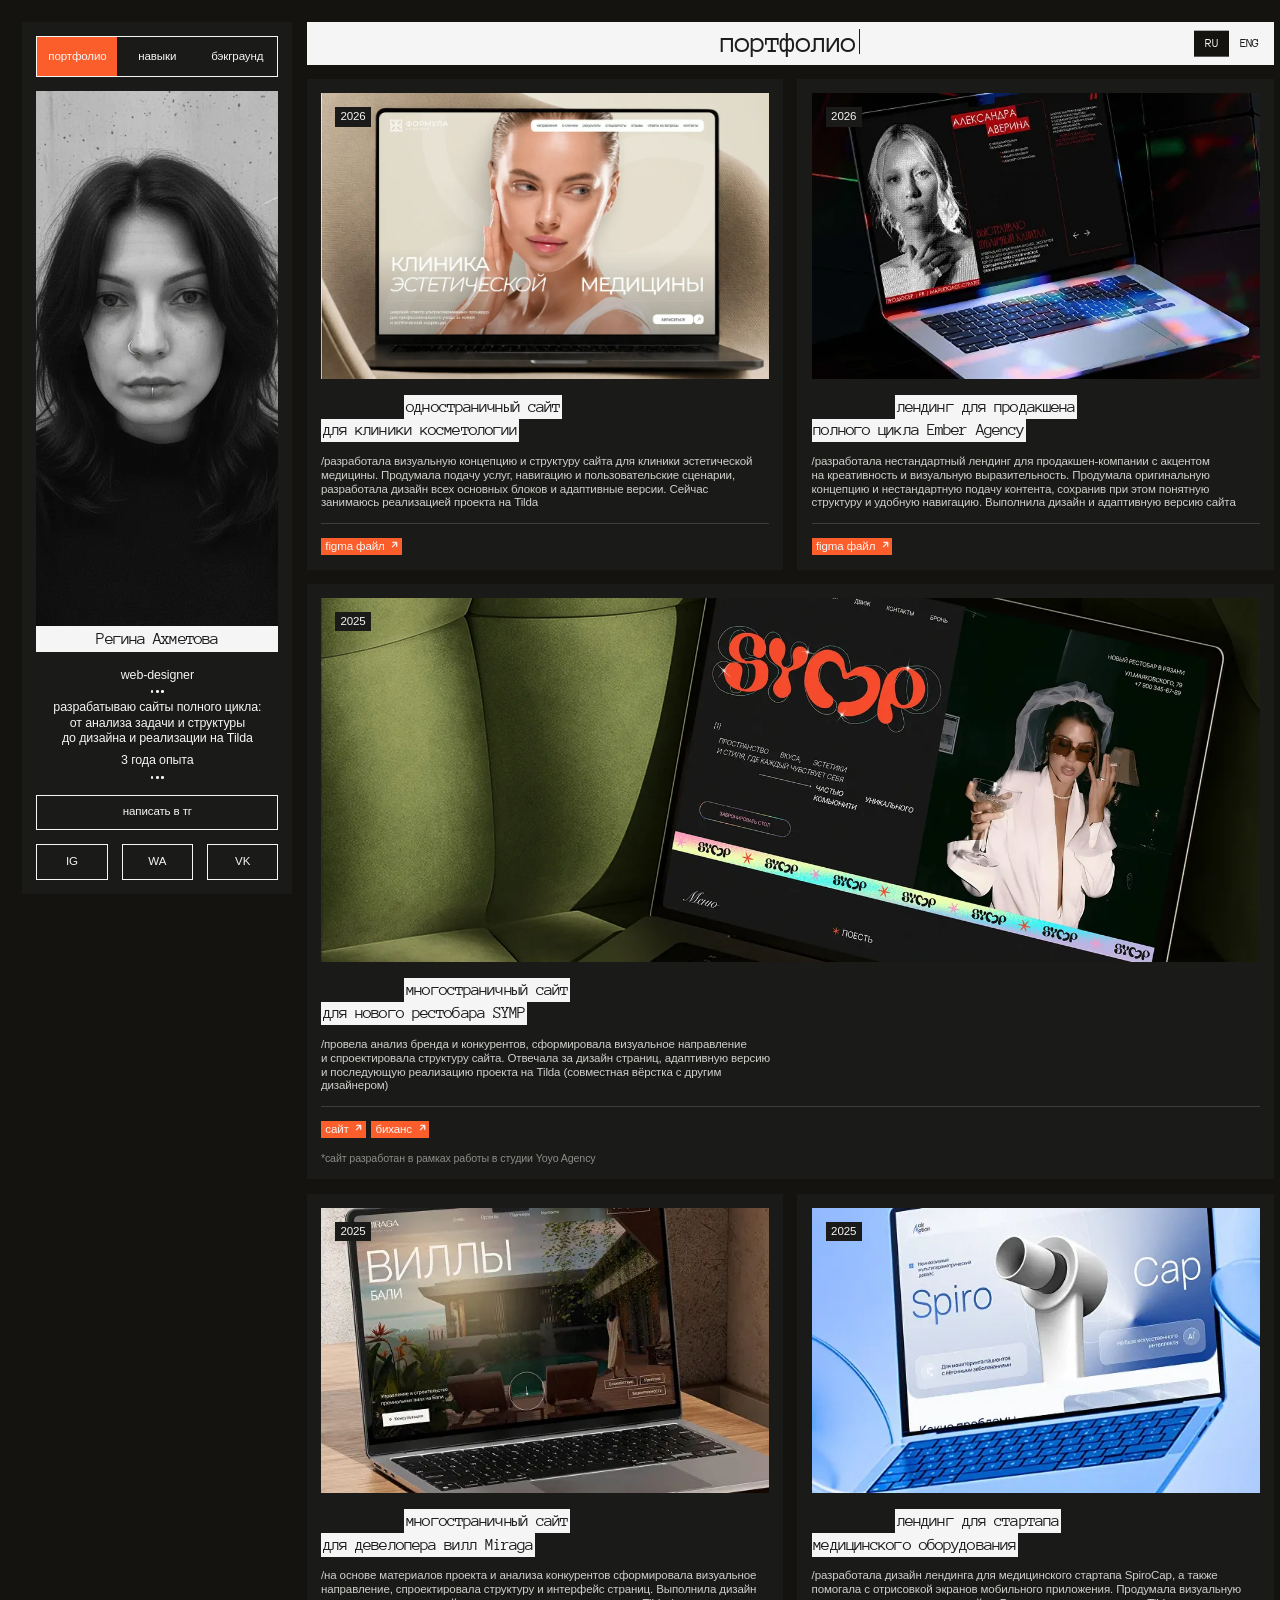
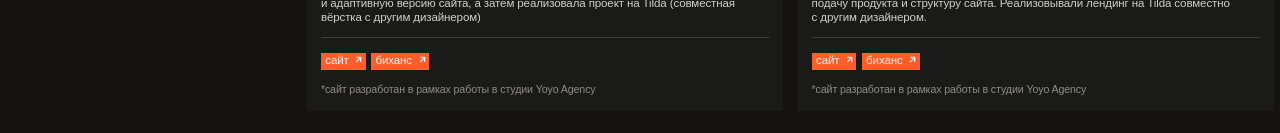
==== cv/index.html @ 6a51c8b8 "Language buttons keep the current section Co-Authored-By: Claude Opus 5.5 <noreply@anthropic.com> Cl" ====
<!doctype html>
<html lang="ru">
<head>
<meta charset="utf-8">
<meta name="viewport" content="width=device-width, initial-scale=1, viewport-fit=cover">
<link rel="preconnect" href="https://fonts.googleapis.com">
<link rel="preconnect" href="https://fonts.gstatic.com" crossorigin>
<link rel="stylesheet" href="https://fonts.googleapis.com/css2?family=Anonymous+Pro&amp;display=swap">
<title>Регина Ахметова — CV</title>
<meta name="claude:viewport-fit-sides" content="cover">
<meta name="description" content="Регина Ахметова — веб-дизайнер. Сайты полного цикла: от анализа задачи и структуры до дизайна и реализации на Tilda.">
<style>
/* layout: sticky profile column on the left, stacked content panels on the right; one column on phones */
:root{
  --bg:#141310;        /* page ground */
  --panel:#1a1a18;     /* section panels */
  --line:#3d3d3d;      /* dividers, frames */
  --paper:#f5f5f5;     /* light bars + highlighted titles */
  --ink:#1d1d1d;       /* text on paper */
  --fg:#f5f5f5;        /* text on dark */
  --muted:#8d8c88;     /* dates, notes */
  --soft:#cfcfcc;      /* body copy on dark */
  --accent:#fb5e2b;    /* link tags */
  --sans:"Helvetica Neue",Helvetica,Arial,sans-serif;
  --head:"Anonymous Pro","Courier New",ui-monospace,monospace;
  --gap:16px;
  color-scheme:dark;
}
*{box-sizing:border-box}
html{scroll-behavior:smooth}
@media (prefers-reduced-motion:reduce){html{scroll-behavior:auto}*{transition:none!important}}
body{background:var(--bg);color:var(--fg);font-family:var(--sans);font-size:14px;line-height:1.35;letter-spacing:-0.01em;-webkit-font-smoothing:antialiased}
button{font:inherit;letter-spacing:inherit;color:inherit}
a{color:inherit}
.bar,.ttl,.sub,.portrait .name,.bar *,.ttl *,.sub *{font-family:var(--head);font-weight:400;font-style:normal;letter-spacing:-1px;font-synthesis:none;-webkit-font-smoothing:antialiased}
:focus-visible{outline:2px solid var(--accent);outline-offset:2px}

.wrap{display:grid;grid-template-columns:304px minmax(0,1fr);gap:var(--gap);align-items:start;
  padding-block:16px;padding-left:max(16px,env(safe-area-inset-left,0px));padding-right:max(16px,env(safe-area-inset-right,0px));max-width:1600px;margin:0 auto}

/* ---------- sidebar ---------- */
.side{position:sticky;top:calc(16px + env(safe-area-inset-top,0px));height:calc(100vh - 32px);height:calc(100dvh - 32px - env(safe-area-inset-top,0px) - env(safe-area-inset-bottom,0px));overflow-y:auto;background:var(--panel);padding:16px;display:flex;flex-direction:column;gap:16px;text-align:center}
.nav{display:grid;grid-template-columns:repeat(3,1fr);border:1px solid var(--paper);padding:0;gap:0}
.nav button{background:none;border:0;cursor:pointer;font-size:13px;padding:13px 4px;transition:background .2s,color .2s}
.nav button:hover,.nav button[aria-selected="true"]{background:var(--accent);color:var(--paper)}
.view{display:flex;flex-direction:column;gap:var(--gap)}
.view[hidden]{display:none!important}
.portrait{display:flex;flex-direction:column;flex:1 1 auto;min-height:220px}
.portrait .ph{aspect-ratio:272/367;max-width:100%}
.portrait .name{background:var(--paper);color:var(--ink);font-size:19px;padding:2px}
.role{font-size:14px}
.dots{display:flex;justify-content:center;gap:3px;margin:2px 0}
.dots i{width:3px;height:3px;border-radius:50%;background:var(--fg)}
.about-short{font-size:14px;line-height:1.25;color:var(--fg);text-wrap:balance}
.side .info{display:flex;flex-direction:column;gap:6px}
.btn{display:block;border:1px solid var(--paper);padding:10px;text-decoration:none;font-size:13px;transition:background .2s,color .2s}
.btn:hover{background:var(--paper);color:var(--ink)}
.btn svg{width:15px;height:15px;vertical-align:-2px;margin-left:2px}
.socials{display:grid;grid-template-columns:repeat(3,1fr);gap:16px}

.bar-row{position:relative}
.lang{position:absolute;right:8px;top:50%;transform:translateY(-50%);display:flex;align-items:center;gap:2px;font-family:var(--head);font-size:15px;letter-spacing:-1px}
.lang a{display:grid;place-items:center;min-width:40px;height:30px;padding:0 7px;text-decoration:none;color:var(--ink);background:transparent;transition:color .2s,background .2s}
.lang a:hover,.lang a[aria-current]{background:var(--bg);color:var(--paper)}
@media (max-width:480px){.lang{right:4px}.lang a{min-width:34px;height:26px;padding:0 5px;font-size:13px}}

/* ---------- main ---------- */
main{display:flex;flex-direction:column;gap:var(--gap);min-width:0}
.bar{background:var(--paper);color:var(--ink);text-align:center;font-size:clamp(26px,2.6vw,34px);font-weight:400;margin:0;padding:1px 2px 2px;scroll-margin-top:16px}
.grid2{display:grid;grid-template-columns:repeat(2,minmax(0,1fr));gap:var(--gap)}

.case{background:var(--panel);padding:16px;display:flex;flex-direction:column;gap:14px;min-width:0}
.media{position:relative}
.media .year{position:absolute;top:16px;left:16px;background:var(--panel);color:var(--fg);font-size:13px;padding:2px 6px;z-index:1}
.ph{background:repeating-linear-gradient(135deg,#252522 0 10px,#22221f 10px 20px);border:1px dashed var(--line);display:grid;place-items:center;color:var(--muted);font-size:12px;width:100%}
.media .ph{aspect-ratio:16/10.2}
.case.wide .media .ph{aspect-ratio:16/6.2}
.media img{display:block;width:100%;max-width:100%;aspect-ratio:16/10.2;object-fit:cover}
.case.wide .media img{aspect-ratio:16/6.2}
.portrait img{display:block;width:100%;flex:1 1 0;min-height:0;object-fit:cover;object-position:50% 30%}
.case .media{overflow:hidden}
.case .media img{transition:transform .6s ease}
.case:hover .media img{transform:scale(1.025)}

.ttl{font-size:19px;font-weight:400;margin:4px 0 0;line-height:1.2;display:flex;flex-direction:column;align-items:flex-start}
.ttl span{display:block;max-width:100%;background:var(--paper);color:var(--ink);padding:2px}
.ttl .l1{margin-left:94px}
.desc{color:var(--soft);font-size:13px;line-height:1.2;margin:0;max-width:72ch}
.links{display:flex;gap:6px;flex-wrap:wrap;border-top:1px solid var(--line);padding-top:16px}
.tag{background:var(--accent);color:var(--paper);transition:background .2s,color .2s;text-decoration:none;font-size:13px;padding:1px 5px;display:inline-flex;align-items:center;gap:5px}
.tag:hover{background:var(--paper);color:var(--accent)}
.tag svg{width:14px;height:14px;margin:-2px -3px -2px -2px}
.note{color:var(--muted);font-size:12px;margin:0}

/* skills */
.panel{background:var(--panel);padding:16px}
.sub{display:inline-flex;align-items:center;gap:4px;margin:0 0 18px;font-size:19px;font-weight:400}
.sub .ico{width:28px;height:28px;border-radius:50%;background:var(--paper);display:grid;place-items:center;flex:none}
.sub .ico svg{width:17px;height:17px}
.sub .t{background:var(--paper);color:var(--ink);padding:1px 4px}
.skills{display:grid;grid-template-columns:repeat(2,minmax(0,1fr));column-gap:16px}
.skill{border-bottom:1px solid var(--line);padding:14px 0 12px;min-width:0}
.skill b{display:block;font-size:14px;margin-bottom:5px}
.skill p{margin:0;font-size:12px;color:var(--soft)}
.skill p strong{color:var(--fg)}

/* background */
.aboutp{color:var(--soft);font-size:13px;line-height:1.2;max-width:none;display:flex;flex-direction:column;gap:14px;margin-top:20px}
.aboutp p{margin:0}
.job{display:grid;grid-template-columns:repeat(2,minmax(0,1fr));column-gap:16px;row-gap:24px;padding-block:16px}
.job + .job{border-top:1px solid var(--line)}
.job .when{color:var(--muted);font-size:12px;margin:0 0 auto}
.job .head{display:flex;flex-direction:column;justify-content:space-between;gap:28px;min-height:100%}
.job .ttl .l2{margin-left:32px}
.job ul{list-style:none;margin:0;padding:0;display:flex;flex-direction:column;gap:12px;font-size:13px;color:var(--soft);align-self:end}
.panel.jobs{padding-block:0}

footer{text-align:center;color:var(--muted);font-size:12px;padding:24px 0 8px}

/* ---------- responsive ---------- */
@media (max-width:1100px){
  .wrap{grid-template-columns:260px minmax(0,1fr)}
}
@media (max-width:860px){
  .wrap{grid-template-columns:minmax(0,1fr)}
  .side{position:static;height:auto;overflow:visible}
  .portrait{flex:none;min-height:0}
  .portrait img{flex:none;aspect-ratio:272/367}
  .portrait{width:min(272px,100%);margin:0 auto}
  .grid2,.skills,.job{grid-template-columns:minmax(0,1fr)}
  .job{row-gap:16px}
  .job .head{gap:16px}
}
@media (max-width:480px){
  .ttl .l1{margin-left:28px}
  .case.wide .media .ph,.case.wide .media img{aspect-ratio:16/10.2}
}

/* ---------- autoscale (как в Tilda): макет 1440px масштабируется под ширину экрана от 1200px ---------- */
html.scaled .wrap{width:1440px;max-width:none;margin:0;zoom:var(--s,1)}
html.scaled .side{height:calc(100vh / var(--s,1) - 32px);height:calc(100dvh / var(--s,1) - 32px)}

/* ---------- motion ---------- */
.arr{display:inline-flex;overflow:hidden;vertical-align:middle}
.tag .arr{margin:-2px -3px -2px -2px}
.btn .arr{margin-left:3px;vertical-align:-2px}
.tag svg,.btn svg{margin:0!important;vertical-align:0!important}
@keyframes fly{0%{transform:translate(0,0)}45%{transform:translate(110%,-110%)}46%{transform:translate(-110%,110%)}100%{transform:translate(0,0)}}
.tag:hover svg,.btn:hover svg{animation:fly .45s cubic-bezier(.5,0,.3,1)}
@keyframes blink{0%,100%{opacity:.25}50%{opacity:1}}
.dots i{animation:blink 1.4s ease-in-out infinite}
.dots i:nth-child(2){animation-delay:.2s}
.dots i:nth-child(3){animation-delay:.4s}
@keyframes spin{to{transform:rotate(360deg)}}
.sub .ico svg{animation:spin 9s linear infinite}
@keyframes rise{from{opacity:0;transform:translateY(14px)}to{opacity:1;transform:none}}
.view.enter > *{animation:rise .5s cubic-bezier(.2,.7,.2,1) both;animation-delay:calc(var(--i,0) * 70ms)}
.bar .cur{display:inline-block;width:2px;height:.85em;margin-left:3px;background:var(--ink);vertical-align:-.08em;animation:caret 1s steps(1) infinite;transition:opacity .4s}
@keyframes caret{50%{opacity:0}}
@media (prefers-reduced-motion:reduce){
  .tag:hover svg,.btn:hover svg,.dots i,.sub .ico svg,.view.enter > *,.bar .cur{animation:none}
  .case .media img{transition:none}.case:hover .media img{transform:none}
}
</style>
</head>
<body>
<div class="wrap">

  <aside class="side" aria-label="Профиль">
    <nav class="nav" role="tablist" aria-label="Разделы">
      <button type="button" role="tab" id="tab-portfolio" aria-controls="portfolio" aria-selected="true" data-view="portfolio">портфолио</button>
      <button type="button" role="tab" id="tab-skills" aria-controls="skills" aria-selected="false" data-view="skills">навыки</button>
      <button type="button" role="tab" id="tab-background" aria-controls="background" aria-selected="false" data-view="background">бэкграунд</button>
    </nav>

    <div class="portrait">
      <img src="/assets/photo.webp" alt="Фото Регины Ахметовой" decoding="async">
      <div class="name">Регина Ахметова</div>
    </div>

    <div class="info">
      <div class="role">web-designer</div>
      <div class="dots" aria-hidden="true"><i></i><i></i><i></i></div>
      <div class="about-short">разрабатываю сайты полного цикла: от&nbsp;анализа задачи и&nbsp;структуры до&nbsp;дизайна и&nbsp;реализации на&nbsp;Tilda</div>
      <div>3 года опыта</div>
      <div class="dots" aria-hidden="true"><i></i><i></i><i></i></div>
    </div>

    <a class="btn" href="https://t.me/ayamerhea" target="_blank" rel="noopener">написать в&nbsp;тг</a>
    <div class="socials">
      <a class="btn" href="https://www.instagram.com/ayame.rhea/" target="_blank" rel="noopener">IG</a>
      <a class="btn" href="https://wa.me/79852353305" target="_blank" rel="noopener">WA</a>
      <a class="btn" href="https://vk.ru/bitchislol" target="_blank" rel="noopener">VK</a>
    </div>
  </aside>

  <main>
    <!-- ===== portfolio ===== -->
    <section class="view" id="portfolio" role="tabpanel" aria-labelledby="tab-portfolio">
    <header class="bar-row">
      <h2 class="bar">портфолио</h2>
      <nav class="lang" aria-label="Язык"><a href="/cv/#portfolio" hreflang="ru" aria-current="page">RU</a><a href="/en/cv/#portfolio" hreflang="en">ENG</a></nav>
    </header>

    <div class="grid2">
      <article class="case">
        <div class="media"><span class="year">2026</span><img src="/assets/formula.webp" alt="Сайт клиники эстетической медицины" decoding="async" loading="lazy"></div>
        <h3 class="ttl"><span class="l1">одностраничный сайт</span><span>для&nbsp;клиники косметологии</span></h3>
        <p class="desc">/разработала визуальную концепцию и&nbsp;структуру сайта для&nbsp;клиники эстетической медицины. Продумала подачу услуг, навигацию и&nbsp;пользовательские сценарии, разработала дизайн всех основных блоков и&nbsp;адаптивные версии. Сейчас занимаюсь реализацией проекта на&nbsp;Tilda</p>
        <div class="links">
          <a class="tag" href="https://www.figma.com/design/osX2CBZWx4L5DESmTu9G91/%D0%9E%D0%B4%D0%BD%D0%BE%D1%81%D1%82%D1%80%D0%B0%D0%BD%D0%B8%D1%87%D0%BD%D1%8B%D0%B9-%D1%81%D0%B0%D0%B9%D1%82-%D0%B4%D0%BB%D1%8F-%D0%BA%D0%BB%D0%B8%D0%BD%D0%B8%D0%BA%D0%B8-%D1%8D%D1%81%D1%82%D0%B5%D1%82%D0%B8%D1%87%D0%B5%D1%81%D0%BA%D0%BE%D0%B9-%D0%BC%D0%B5%D0%B4%D0%B8%D1%86%D0%B8%D0%BD%D1%8B?node-id=79-2&amp;t=ESyr6tWKbb6D9Zww-1" target="_blank" rel="noopener">figma файл<span class="arr"><svg viewBox="0 0 16 16" aria-hidden="true"><path d="M6.44924 8.77248L11.7797 3.44198L7.21074 3.44198L7.17157 2.82843L12.8284 2.82843L12.8284 8.48528L12.2149 8.44612L12.2149 3.87712L6.88438 9.20762L6.44924 8.77248Z" fill="currentColor" stroke="currentColor"/></svg></span></a>
        </div>
      </article>

      <article class="case">
        <div class="media"><span class="year">2026</span><img src="/assets/ember.webp" alt="Лендинг Ember Agency" decoding="async" loading="lazy"></div>
        <h3 class="ttl"><span class="l1">лендинг для&nbsp;продакшена</span><span>полного цикла Ember Agency</span></h3>
        <p class="desc">/разработала нестандартный лендинг для&nbsp;продакшен-компании с&nbsp;акцентом на&nbsp;креативность и&nbsp;визуальную выразительность. Продумала оригинальную концепцию и&nbsp;нестандартную подачу контента, сохранив при&nbsp;этом понятную структуру и&nbsp;удобную навигацию. Выполнила дизайн и&nbsp;адаптивную версию сайта</p>
        <div class="links">
          <a class="tag" href="https://www.figma.com/design/7toRCrCIhIcyyW97m7sBDt/%E2%9C%AE-EMBER-AGENCY-%7C-LANDING-PAGE-%E2%9C%AE?node-id=0-1&amp;t=M3epCyhVQ19gGrP2-1" target="_blank" rel="noopener">figma файл<span class="arr"><svg viewBox="0 0 16 16" aria-hidden="true"><path d="M6.44924 8.77248L11.7797 3.44198L7.21074 3.44198L7.17157 2.82843L12.8284 2.82843L12.8284 8.48528L12.2149 8.44612L12.2149 3.87712L6.88438 9.20762L6.44924 8.77248Z" fill="currentColor" stroke="currentColor"/></svg></span></a>
        </div>
      </article>
    </div>

    <article class="case wide">
      <div class="media"><span class="year">2025</span><img src="/assets/symp.webp" alt="Сайт рестобара SYMP" decoding="async" loading="lazy"></div>
      <h3 class="ttl"><span class="l1">многостраничный сайт</span><span>для&nbsp;нового рестобара SYMP</span></h3>
      <p class="desc">/провела анализ бренда и&nbsp;конкурентов, сформировала визуальное направление и&nbsp;спроектировала структуру сайта. Отвечала за&nbsp;дизайн страниц, адаптивную версию и&nbsp;последующую реализацию проекта на&nbsp;Tilda (совместная вёрстка с&nbsp;другим дизайнером)</p>
      <div class="links">
        <a class="tag" href="https://symp-rzn.ru/" target="_blank" rel="noopener">сайт<span class="arr"><svg viewBox="0 0 16 16" aria-hidden="true"><path d="M6.44924 8.77248L11.7797 3.44198L7.21074 3.44198L7.17157 2.82843L12.8284 2.82843L12.8284 8.48528L12.2149 8.44612L12.2149 3.87712L6.88438 9.20762L6.44924 8.77248Z" fill="currentColor" stroke="currentColor"/></svg></span></a>
        <a class="tag" href="https://www.behance.net/gallery/227522595/SYMP-ajdentika-i-mnogostranichnyj-sajt-na-Tilda" target="_blank" rel="noopener">биханс<span class="arr"><svg viewBox="0 0 16 16" aria-hidden="true"><path d="M6.44924 8.77248L11.7797 3.44198L7.21074 3.44198L7.17157 2.82843L12.8284 2.82843L12.8284 8.48528L12.2149 8.44612L12.2149 3.87712L6.88438 9.20762L6.44924 8.77248Z" fill="currentColor" stroke="currentColor"/></svg></span></a>
      </div>
      <p class="note">*сайт разработан в&nbsp;рамках работы в&nbsp;студии Yoyo Agency</p>
    </article>

    <div class="grid2">
      <article class="case">
        <div class="media"><span class="year">2025</span><img src="/assets/miraga.webp" alt="Сайт девелопера вилл Miraga" decoding="async" loading="lazy"></div>
        <h3 class="ttl"><span class="l1">многостраничный сайт</span><span>для&nbsp;девелопера вилл Miraga</span></h3>
        <p class="desc">/на&nbsp;основе материалов проекта и&nbsp;анализа конкурентов сформировала визуальное направление, спроектировала структуру и&nbsp;интерфейс страниц. Выполнила дизайн и&nbsp;адаптивную версию сайта, а&nbsp;затем реализовала проект на&nbsp;Tilda (совместная вёрстка с&nbsp;другим дизайнером)</p>
        <div class="links">
          <a class="tag" href="https://miraga.id/" target="_blank" rel="noopener">сайт<span class="arr"><svg viewBox="0 0 16 16" aria-hidden="true"><path d="M6.44924 8.77248L11.7797 3.44198L7.21074 3.44198L7.17157 2.82843L12.8284 2.82843L12.8284 8.48528L12.2149 8.44612L12.2149 3.87712L6.88438 9.20762L6.44924 8.77248Z" fill="currentColor" stroke="currentColor"/></svg></span></a>
          <a class="tag" href="https://www.behance.net/gallery/236769743/MIRAGA-brending-i-veb-sajt-developera-na-bali" target="_blank" rel="noopener">биханс<span class="arr"><svg viewBox="0 0 16 16" aria-hidden="true"><path d="M6.44924 8.77248L11.7797 3.44198L7.21074 3.44198L7.17157 2.82843L12.8284 2.82843L12.8284 8.48528L12.2149 8.44612L12.2149 3.87712L6.88438 9.20762L6.44924 8.77248Z" fill="currentColor" stroke="currentColor"/></svg></span></a>
        </div>
        <p class="note">*сайт разработан в&nbsp;рамках работы в&nbsp;студии Yoyo Agency</p>
      </article>

      <article class="case">
        <div class="media"><span class="year">2025</span><img src="/assets/spirocap.webp" alt="Лендинг SpiroCap" decoding="async" loading="lazy"></div>
        <h3 class="ttl"><span class="l1">лендинг для&nbsp;стартапа</span><span>медицинского оборудования</span></h3>
        <p class="desc">/разработала дизайн лендинга для&nbsp;медицинского стартапа SpiroCap, а&nbsp;также помогала с&nbsp;отрисовкой экранов мобильного приложения. Продумала визуальную подачу продукта и&nbsp;структуру сайта. Реализовывали лендинг на&nbsp;Tilda совместно с&nbsp;другим дизайнером.</p>
        <div class="links">
          <a class="tag" href="https://air-motion.ru/" target="_blank" rel="noopener">сайт<span class="arr"><svg viewBox="0 0 16 16" aria-hidden="true"><path d="M6.44924 8.77248L11.7797 3.44198L7.21074 3.44198L7.17157 2.82843L12.8284 2.82843L12.8284 8.48528L12.2149 8.44612L12.2149 3.87712L6.88438 9.20762L6.44924 8.77248Z" fill="currentColor" stroke="currentColor"/></svg></span></a>
          <a class="tag" href="https://www.behance.net/gallery/233777805/AIR-MOTION-Identity-App-Webdite" target="_blank" rel="noopener">биханс<span class="arr"><svg viewBox="0 0 16 16" aria-hidden="true"><path d="M6.44924 8.77248L11.7797 3.44198L7.21074 3.44198L7.17157 2.82843L12.8284 2.82843L12.8284 8.48528L12.2149 8.44612L12.2149 3.87712L6.88438 9.20762L6.44924 8.77248Z" fill="currentColor" stroke="currentColor"/></svg></span></a>
        </div>
        <p class="note">*сайт разработан в&nbsp;рамках работы в&nbsp;студии Yoyo Agency</p>
      </article>
    </div>

    </section>

    <section class="view" id="skills" role="tabpanel" aria-labelledby="tab-skills" hidden>
    <header class="bar-row">
      <h2 class="bar">навыки</h2>
      <nav class="lang" aria-label="Язык"><a href="/cv/#skills" hreflang="ru" aria-current="page">RU</a><a href="/en/cv/#skills" hreflang="en">ENG</a></nav>
    </header>

    <section class="panel">
      <h3 class="sub"><span class="ico"><svg viewBox="0 0 18 16" fill="none" aria-hidden="true">
<path d="M9 0.5C11.4321 0.5 13.6101 0.939555 15.1611 1.62891C15.9371 1.97383 16.5344 2.37168 16.9307 2.78809C17.3244 3.20189 17.5 3.61049 17.5 4C17.5 4.38951 17.3244 4.79811 16.9307 5.21191C16.5344 5.62832 15.9371 6.02617 15.1611 6.37109C13.6101 7.06044 11.4321 7.5 9 7.5C6.56793 7.5 4.38991 7.06044 2.83887 6.37109C2.06289 6.02617 1.46562 5.62832 1.06934 5.21191C0.675617 4.79811 0.5 4.38951 0.5 4C0.5 3.61049 0.675617 3.20189 1.06934 2.78809C1.46562 2.37168 2.06289 1.97383 2.83887 1.62891C4.38991 0.939555 6.56793 0.5 9 0.5Z" stroke="#A7A7A7"/>
<path d="M9 4.5C11.4321 4.5 13.6101 4.93956 15.1611 5.62891C15.9371 5.97383 16.5344 6.37168 16.9307 6.78809C17.3244 7.20189 17.5 7.61049 17.5 8C17.5 8.38951 17.3244 8.79811 16.9307 9.21191C16.5344 9.62832 15.9371 10.0262 15.1611 10.3711C13.6101 11.0604 11.4321 11.5 9 11.5C6.56793 11.5 4.38991 11.0604 2.83887 10.3711C2.06289 10.0262 1.46562 9.62832 1.06934 9.21191C0.675617 8.79811 0.5 8.38951 0.5 8C0.5 7.61049 0.675617 7.20189 1.06934 6.78809C1.46562 6.37168 2.06289 5.97383 2.83887 5.62891C4.38991 4.93956 6.56793 4.5 9 4.5Z" stroke="#3D3D3D"/>
<path d="M9 8.5C11.4321 8.5 13.6101 8.93956 15.1611 9.62891C15.9371 9.97383 16.5344 10.3717 16.9307 10.7881C17.3244 11.2019 17.5 11.6105 17.5 12C17.5 12.3895 17.3244 12.7981 16.9307 13.2119C16.5344 13.6283 15.9371 14.0262 15.1611 14.3711C13.6101 15.0604 11.4321 15.5 9 15.5C6.56793 15.5 4.38991 15.0604 2.83887 14.3711C2.06289 14.0262 1.46562 13.6283 1.06934 13.2119C0.675617 12.7981 0.5 12.3895 0.5 12C0.5 11.6105 0.675617 11.2019 1.06934 10.7881C1.46562 10.3717 2.06289 9.97383 2.83887 9.62891C4.38991 8.93956 6.56793 8.5 9 8.5Z" stroke="#1D1D1D"/>
</svg></span><span class="t">hard skills</span></h3>
      <div class="skills">
        <div class="skill"><b>/web-design:</b><p>многостраничные сайты, лендинги, интернет-магазины, адаптивный дизайн</p></div>
        <div class="skill"><b>/UX-design:</b><p>прототипирование, структура, сценарии, анализ ЦА&nbsp;и&nbsp;конкурентов</p></div>
        <div class="skill"><b>/tilda:</b><p>zero-block, HTML block, базовая и&nbsp;SBS-анимация, адаптивная вёрстка, кастомизация блоков</p></div>
        <div class="skill"><b>/UI-design:</b><p>работа с&nbsp;сеткой и&nbsp;композицией, цветом и&nbsp;типографикой, <strong>создание UI-систем и&nbsp;компонентов</strong></p></div>
        <div class="skill"><b>/дополнительные форматы:</b><p>баннеры, презентации, материалы для&nbsp;соцсетей</p></div>
        <div class="skill"><b>/работа с&nbsp;текстом:</b><p>редактура, визуальное оформление</p></div>
        <div class="skill"><b>/упаковка и&nbsp;оформление кейсов:</b><p>behance/dprofile/dribble, презентационные материалы</p></div>
        <div class="skill"><b>/программы:</b><p>figma, photoshop, нейросети (GPT, claude, midjorney и&nbsp;т.п)</p></div>
      </div>
    </section>

    <section class="panel">
      <h3 class="sub"><span class="ico"><svg viewBox="0 0 16 18" fill="none" aria-hidden="true">
<path d="M15.5 9C15.5 11.4321 15.0604 13.6101 14.3711 15.1611C14.0262 15.9371 13.6283 16.5344 13.2119 16.9307C12.7981 17.3244 12.3895 17.5 12 17.5C11.6105 17.5 11.2019 17.3244 10.7881 16.9307C10.3717 16.5344 9.97383 15.9371 9.62891 15.1611C8.93956 13.6101 8.5 11.4321 8.5 9C8.5 6.56793 8.93956 4.38991 9.62891 2.83887C9.97383 2.06289 10.3717 1.46562 10.7881 1.06934C11.2019 0.675617 11.6105 0.500001 12 0.500001C12.3895 0.500001 12.7981 0.675617 13.2119 1.06934C13.6283 1.46562 14.0262 2.06289 14.3711 2.83887C15.0604 4.38991 15.5 6.56793 15.5 9Z" stroke="#A7A7A7"/>
<path d="M11.5 9C11.5 11.4321 11.0604 13.6101 10.3711 15.1611C10.0262 15.9371 9.62832 16.5344 9.21191 16.9307C8.79811 17.3244 8.38951 17.5 8 17.5C7.61049 17.5 7.20189 17.3244 6.78809 16.9307C6.37168 16.5344 5.97383 15.9371 5.62891 15.1611C4.93956 13.6101 4.5 11.4321 4.5 9C4.5 6.56793 4.93956 4.38991 5.62891 2.83887C5.97383 2.06289 6.37168 1.46562 6.78809 1.06934C7.20189 0.675617 7.61049 0.500001 8 0.500001C8.38951 0.500001 8.79811 0.675617 9.21191 1.06934C9.62832 1.46562 10.0262 2.06289 10.3711 2.83887C11.0604 4.38991 11.5 6.56793 11.5 9Z" stroke="#3D3D3D"/>
<path d="M7.5 9C7.5 11.4321 7.06044 13.6101 6.37109 15.1611C6.02618 15.9371 5.62832 16.5344 5.21191 16.9307C4.79811 17.3244 4.38951 17.5 4 17.5C3.61049 17.5 3.20189 17.3244 2.78809 16.9307C2.37168 16.5344 1.97383 15.9371 1.62891 15.1611C0.939556 13.6101 0.5 11.4321 0.5 9C0.5 6.56793 0.939556 4.38991 1.62891 2.83887C1.97383 2.06289 2.37168 1.46562 2.78809 1.06934C3.20189 0.675617 3.61049 0.500001 4 0.500001C4.38951 0.500001 4.79811 0.675617 5.21191 1.06934C5.62832 1.46562 6.02618 2.06289 6.37109 2.83887C7.06045 4.38991 7.5 6.56793 7.5 9Z" stroke="#1D1D1D"/>
</svg></span><span class="t">professional skills</span></h3>
      <div class="skills">
        <div class="skill"><b>/внимательность:</b><p>внимание к&nbsp;деталям и&nbsp;аккуратность в&nbsp;макетах</p></div>
        <div class="skill"><b>/гибкость:</b><p>быстрое включение в&nbsp;новые задачи и&nbsp;готовность учиться</p></div>
        <div class="skill"><b>/работа в&nbsp;условиях ограничений:</b><p>поиск решений в&nbsp;сжатые сроки и&nbsp;при&nbsp;изменении требований</p></div>
        <div class="skill"><b>/командная работа:</b><p>взаимодействие с&nbsp;дизайнерами, разработчиками и&nbsp;клиентами</p></div>
        <div class="skill"><b>/самоорганизация:</b><p>самостоятельная работа и&nbsp;соблюдение дедлайнов</p></div>
        <div class="skill"><b>/ответственность:</b><p>доведение задач до&nbsp;результата</p></div>
        <div class="skill"><b>/работа с&nbsp;обратной связью:</b><p>спокойно воспринимаю правки, умею обсуждать и&nbsp;аргументировать решения</p></div>
        <div class="skill"><b>/креативность:</b><p>визуальная насмотренность, вкус и&nbsp;поиск нестандартных решений</p></div>
      </div>
    </section>

    </section>

    <section class="view" id="background" role="tabpanel" aria-labelledby="tab-background" hidden>
    <header class="bar-row">
      <h2 class="bar">бэкграунд</h2>
      <nav class="lang" aria-label="Язык"><a href="/cv/#background" hreflang="ru" aria-current="page">RU</a><a href="/en/cv/#background" hreflang="en">ENG</a></nav>
    </header>

    <section class="panel">
      <h3 class="sub"><span class="ico"><svg viewBox="0 0 18 18" fill="none" aria-hidden="true">
<path d="M10.5 9C10.5 11.46 10.2777 13.6723 9.92578 15.2559C9.74895 16.0515 9.54545 16.6618 9.33594 17.0605C9.23099 17.2602 9.13689 17.3825 9.06445 17.4492C9.0333 17.4779 9.01164 17.4903 9 17.4961C8.98836 17.4903 8.9667 17.4779 8.93555 17.4492C8.86311 17.3825 8.76901 17.2602 8.66406 17.0605C8.45454 16.6618 8.25105 16.0515 8.07422 15.2559C7.72231 13.6723 7.5 11.46 7.5 9C7.5 6.53998 7.72231 4.32771 8.07422 2.74414C8.25105 1.9485 8.45455 1.33824 8.66406 0.939453C8.76901 0.739756 8.86311 0.617517 8.93555 0.550781C8.96705 0.521768 8.98845 0.508618 9 0.50293C9.01155 0.508618 9.03295 0.521768 9.06445 0.550781C9.13689 0.617517 9.23099 0.739756 9.33594 0.939453C9.54545 1.33824 9.74895 1.9485 9.92578 2.74414C10.2777 4.32771 10.5 6.53998 10.5 9Z" stroke="#A7A7A7"/>
<path d="M9 7.5C11.46 7.5 13.6723 7.72231 15.2559 8.07422C16.0515 8.25105 16.6618 8.45455 17.0605 8.66406C17.2602 8.76901 17.3825 8.86311 17.4492 8.93555C17.4779 8.9667 17.4903 8.98836 17.4961 9C17.4903 9.01164 17.4779 9.0333 17.4492 9.06445C17.3825 9.13689 17.2602 9.23099 17.0605 9.33594C16.6618 9.54545 16.0515 9.74895 15.2559 9.92578C13.6723 10.2777 11.46 10.5 9 10.5C6.53998 10.5 4.32771 10.2777 2.74414 9.92578C1.9485 9.74895 1.33824 9.54545 0.939453 9.33594C0.739756 9.23099 0.617517 9.13689 0.550781 9.06445C0.521768 9.03295 0.508618 9.01155 0.50293 9C0.508618 8.98845 0.521768 8.96705 0.550781 8.93555C0.617517 8.86311 0.739756 8.76901 0.939453 8.66406C1.33824 8.45455 1.9485 8.25105 2.74414 8.07422C4.32771 7.72231 6.53998 7.5 9 7.5Z" stroke="#3D3D3D"/>
</svg></span><span class="t">обо&nbsp;мне</span></h3>
      <div class="aboutp">
        <p>люблю минимализм, креативный подход и&nbsp;понятные визуальные решения.<br>Работаю с&nbsp;веб-дизайном: от&nbsp;структуры и&nbsp;прототипа до&nbsp;финального макета и&nbsp;сборки сайта.</p>
        <p>в&nbsp;работе важны внимание к&nbsp;деталям, логика интерфейса и&nbsp;визуальная целостность проекта.<br>умею работать самостоятельно и&nbsp;взаимодействовать с&nbsp;клиентами и&nbsp;командой.</p>
      </div>
    </section>

    <section class="panel jobs">
      <div class="job">
        <div class="head">
          <p class="when">март 2024&nbsp;— по&nbsp;наст. время</p>
          <h3 class="ttl"><span>фриланс</span><span class="l2">проекты:</span></h3>
        </div>
        <ul>
          <li>/проектирование лендингов и&nbsp;многостраничных сайтов;</li>
          <li>/разработка структуры, прототипов и&nbsp;визуальной концепции;</li>
          <li>/дизайн desktop и&nbsp;mobile в&nbsp;Figma;</li>
          <li>/подготовка материалов к&nbsp;передаче разработчикам;</li>
          <li>/коммуникация с&nbsp;клиентами и&nbsp;ведение проектов;</li>
          <li>/среди проектов&nbsp;— МТС, Росатом и&nbsp;коммерческие проекты в&nbsp;различных сферах.</li>
        </ul>
      </div>
      <div class="job">
        <div class="head">
          <p class="when">июль 2024&nbsp;— февраль 2026</p>
          <h3 class="ttl"><span>веб-дизайнер</span><span class="l2">в&nbsp;Yoyo Agency:</span></h3>
        </div>
        <ul>
          <li>/создание лендингов, многостраничных сайтов и&nbsp;интернет-магазинов для&nbsp;клиентов из&nbsp;разных отраслей;</li>
          <li>/разработка прототипов, визуальных концепций и&nbsp;адаптивных версий;</li>
          <li>/подготовка макетов к&nbsp;передаче разработчикам;</li>
          <li>/проведение аудитов сайтов и&nbsp;формирование рекомендаций по&nbsp;улучшению UX&nbsp;и&nbsp;визуальной части;</li>
          <li>/презентация проектов и&nbsp;дизайн-решений клиентам;</li>
          <li>/курирование работы младшего дизайнера и&nbsp;стажёров, помощь в&nbsp;развитии и&nbsp;проверке их&nbsp;работы;</li>
          <li>/участие в&nbsp;задачах графического отдела: презентации, баннеры, визуальные материалы;</li>
          <li>/оформление кейсов и&nbsp;других материалов агентства.</li>
        </ul>
      </div>
    </section>

    <section class="panel jobs">
      <div class="job">
        <div class="head">
          <p class="when">июль 2023&nbsp;— март 2024</p>
          <h3 class="ttl"><span>онлайн</span><span class="l2">обучение:</span></h3>
        </div>
        <ul><li>/yudaev school: курс по&nbsp;UI/UX&nbsp;дизайну, работа с&nbsp;Figma, проектирование интерфейсов, основы UX&nbsp;и&nbsp;визуальной композиции.</li></ul>
      </div>
      <div class="job">
        <div class="head">
          <p class="when">июль 2023&nbsp;— март 2024</p>
          <h3 class="ttl"><span>повышение</span><span class="l2">квалификации:</span></h3>
        </div>
        <ul><li>/томский техникум информационных технологий, направление «Графический дизайн»</li></ul>
      </div>
    </section>

    </section>
  </main>
</div>

<script>
(function(){
  var root=document.documentElement;
  function fit(){
    var w=root.clientWidth, on=w>=1200;
    root.classList.toggle("scaled",on);
    root.style.setProperty("--s",on?(w/1440).toFixed(4):"1");
  }
  fit();window.addEventListener("resize",fit);
})();
(function(){
  var views=["portfolio","skills","background"];
  var tabs=document.querySelectorAll('.nav [data-view]');
  var reduce=window.matchMedia&&matchMedia("(prefers-reduced-motion: reduce)").matches;
  var timer=null;
  function type(bar){
    if(!bar)return;
    var text=bar.dataset.text||(bar.dataset.text=bar.textContent.trim());
    bar.setAttribute("aria-label",text);
    clearInterval(timer);
    if(reduce){bar.textContent=text;return;}
    bar.innerHTML='<span class="tw" aria-hidden="true"></span><span class="cur" aria-hidden="true"></span>';
    var tw=bar.firstChild,i=0;
    timer=setInterval(function(){i++;tw.textContent=text.slice(0,i);if(i>=text.length)clearInterval(timer);},70);
  }
  function animate(el){
    if(reduce)return;
    Array.prototype.forEach.call(el.children,function(c,i){c.style.setProperty("--i",i);});
    el.classList.remove("enter");void el.offsetWidth;el.classList.add("enter");
  }
  function show(name,scroll){
    if(views.indexOf(name)<0) name="portfolio";
    views.forEach(function(v){document.getElementById(v).hidden=(v!==name);});
    var cur=document.getElementById(name);animate(cur);type(cur.querySelector(".bar"));
    tabs.forEach(function(b){b.setAttribute("aria-selected",b.dataset.view===name?"true":"false");});
    if(scroll){var m=document.querySelector("main");var top=m.getBoundingClientRect().top+window.scrollY-16;if(window.scrollY>top)window.scrollTo(0,Math.max(0,top));}
  }
  tabs.forEach(function(b){b.addEventListener("click",function(){
    var n=b.dataset.view; show(n,true);
    if(location.hash!=="#"+n){try{history.replaceState(null,"","#"+n);}catch(e){location.hash=n;}}
  });});
  window.addEventListener("hashchange",function(){show(location.hash.slice(1),true);});
  show(location.hash.slice(1),false);
})();
</script>
</body>
</html>
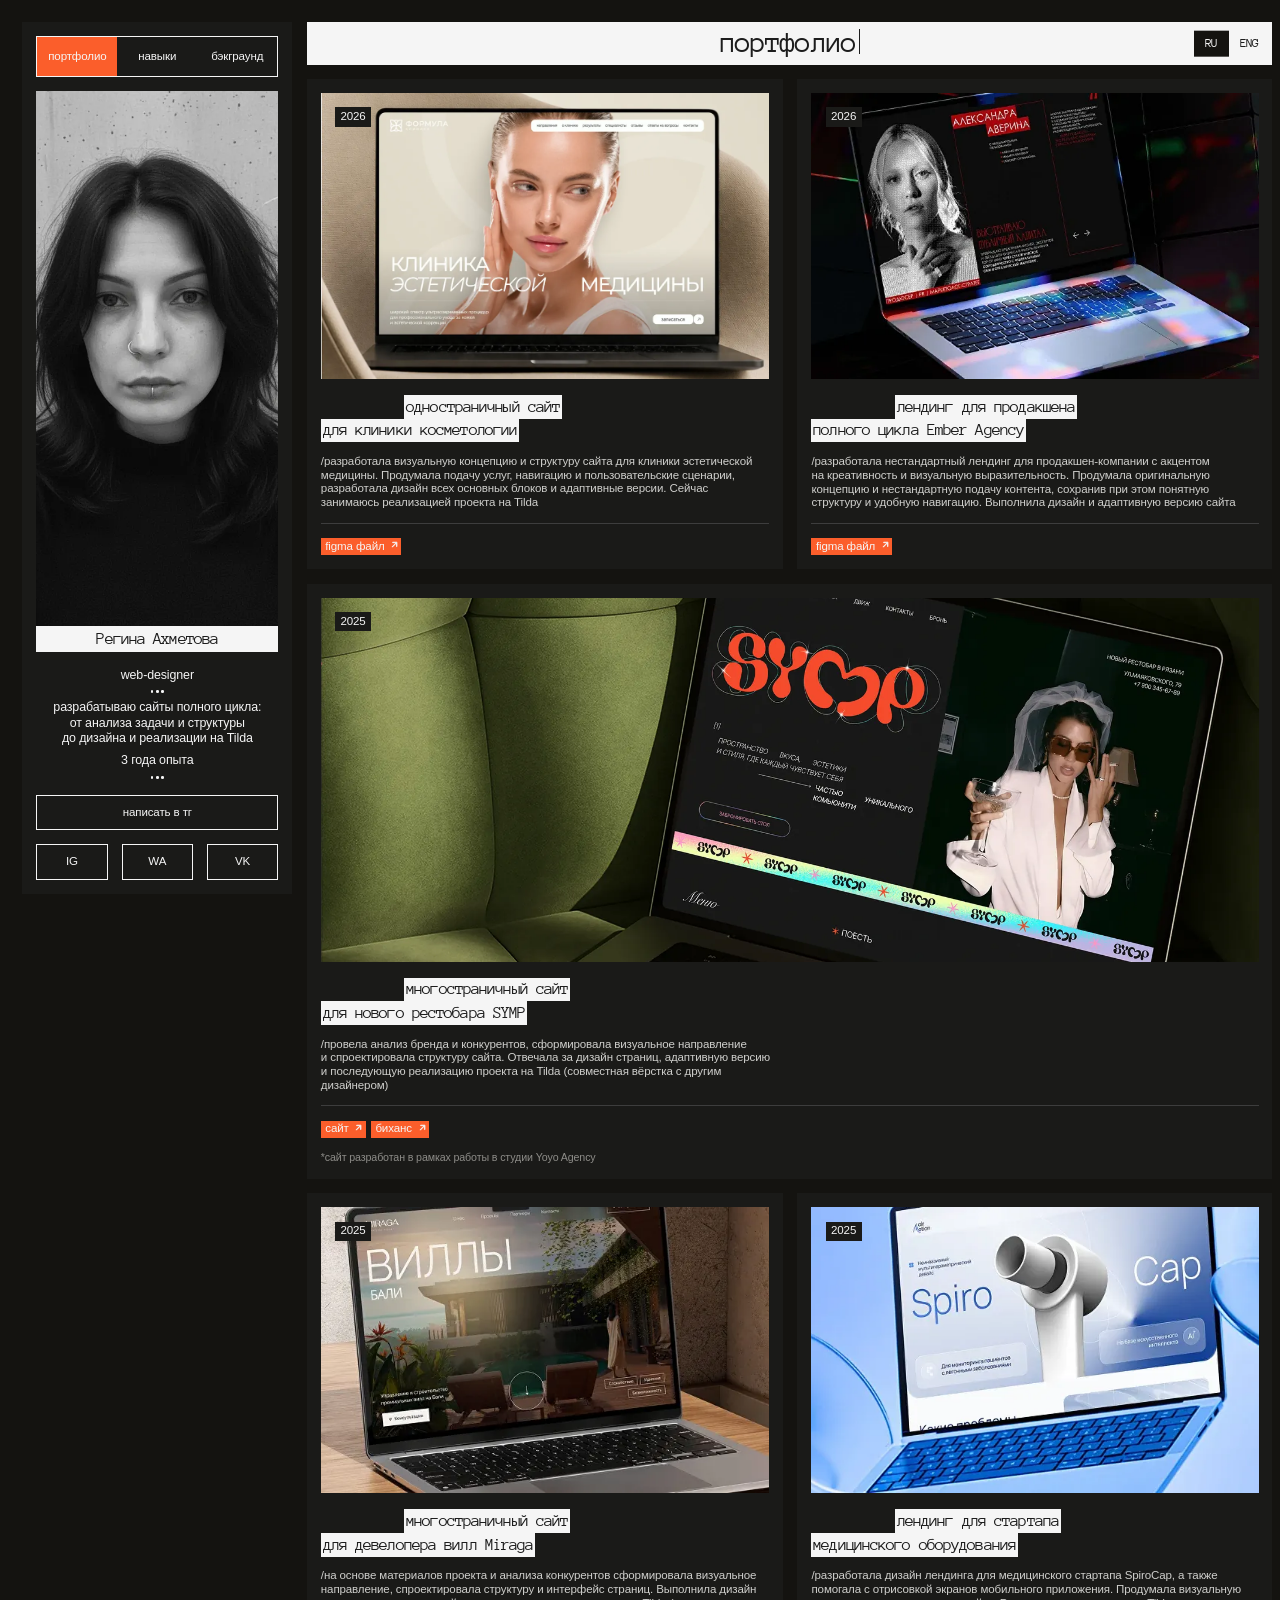
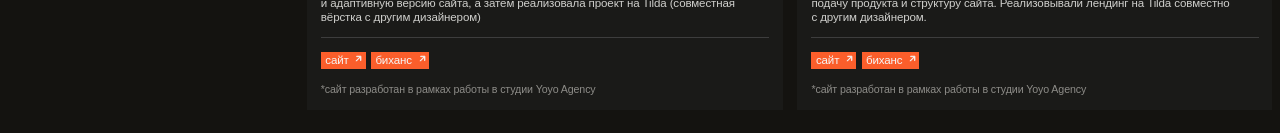
==== commit 2eb42056: "Fix horizontal scroll with autoscale Recompute the scale when the vertical scrollbar appears, round " ====
--- a/cv/index.html
+++ b/cv/index.html
@@ -137,6 +137,7 @@
 }
 
 /* ---------- autoscale (как в Tilda): макет 1440px масштабируется под ширину экрана от 1200px ---------- */
+html,body{overflow-x:clip}
 html.scaled .wrap{width:1440px;max-width:none;margin:0;zoom:var(--s,1)}
 html.scaled .side{height:calc(100vh / var(--s,1) - 32px);height:calc(100dvh / var(--s,1) - 32px)}
 
@@ -380,9 +381,10 @@
   function fit(){
     var w=root.clientWidth, on=w>=1200;
     root.classList.toggle("scaled",on);
-    root.style.setProperty("--s",on?(w/1440).toFixed(4):"1");
+    root.style.setProperty("--s",on?String(Math.floor(w/1440*10000)/10000):"1");
   }
   fit();window.addEventListener("resize",fit);
+  if(window.ResizeObserver){var last=root.clientWidth;new ResizeObserver(function(){if(root.clientWidth!==last){last=root.clientWidth;fit();}}).observe(root);}
 })();
 (function(){
   var views=["portfolio","skills","background"];
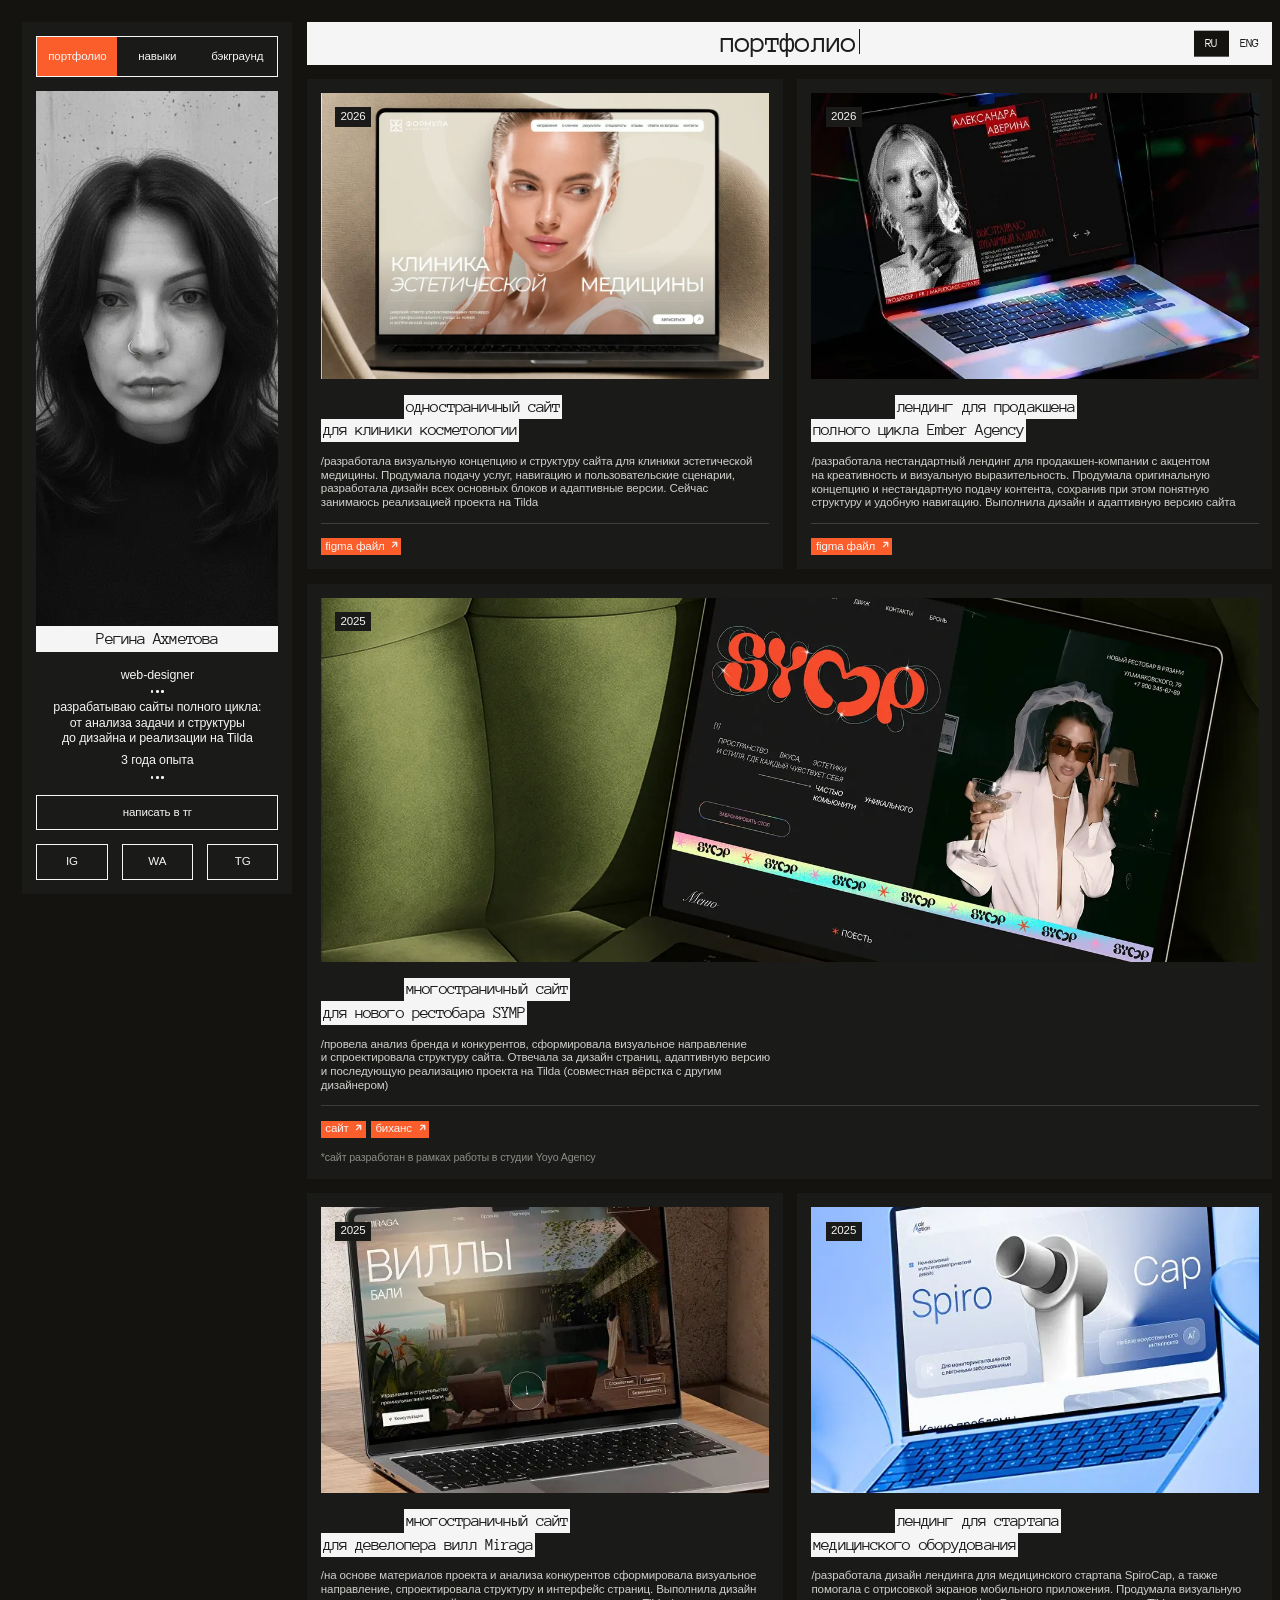
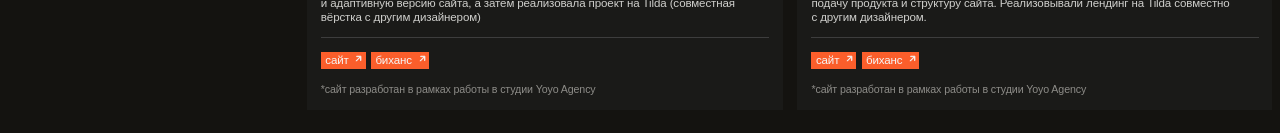
==== commit 6c7888c1: "Replace VK link with Telegram Co-Authored-By: Claude Opus 5.5 <noreply@anthropic.com> Claude-Session" ====
--- a/cv/index.html
+++ b/cv/index.html
@@ -6,6 +6,7 @@
 <link rel="preconnect" href="https://fonts.googleapis.com">
 <link rel="preconnect" href="https://fonts.gstatic.com" crossorigin>
 <link rel="stylesheet" href="https://fonts.googleapis.com/css2?family=Anonymous+Pro&amp;display=swap">
+<script>(function(){var r=document.documentElement,h=location.hash.slice(1);r.dataset.view=["portfolio","skills","background"].indexOf(h)>-1?h:"portfolio";r.classList.add("js");})();</script>
 <title>Регина Ахметова — CV</title>
 <meta name="claude:viewport-fit-sides" content="cover">
 <meta name="description" content="Регина Ахметова — веб-дизайнер. Сайты полного цикла: от анализа задачи и структуры до дизайна и реализации на Tilda.">
@@ -42,9 +43,11 @@
 .side{position:sticky;top:calc(16px + env(safe-area-inset-top,0px));height:calc(100vh - 32px);height:calc(100dvh - 32px - env(safe-area-inset-top,0px) - env(safe-area-inset-bottom,0px));overflow-y:auto;background:var(--panel);padding:16px;display:flex;flex-direction:column;gap:16px;text-align:center}
 .nav{display:grid;grid-template-columns:repeat(3,1fr);border:1px solid var(--paper);padding:0;gap:0}
 .nav button{background:none;border:0;cursor:pointer;font-size:13px;padding:13px 4px;transition:background .2s,color .2s}
-.nav button:hover,.nav button[aria-selected="true"]{background:var(--accent);color:var(--paper)}
-.view{display:flex;flex-direction:column;gap:var(--gap)}
-.view[hidden]{display:none!important}
+.nav button:hover,
+html[data-view="portfolio"] .nav [data-view="portfolio"],html[data-view="skills"] .nav [data-view="skills"],html[data-view="background"] .nav [data-view="background"]{background:var(--accent);color:var(--paper)}
+.view{display:none;flex-direction:column;gap:var(--gap)}
+html[data-view="portfolio"] #portfolio,html[data-view="skills"] #skills,html[data-view="background"] #background{display:flex}
+.js .bar:not(.typed){color:transparent}
 .portrait{display:flex;flex-direction:column;flex:1 1 auto;min-height:220px}
 .portrait .ph{aspect-ratio:272/367;max-width:100%}
 .portrait .name{background:var(--paper);color:var(--ink);font-size:19px;padding:2px}
@@ -191,7 +194,7 @@
     <div class="socials">
       <a class="btn" href="https://www.instagram.com/ayame.rhea/" target="_blank" rel="noopener">IG</a>
       <a class="btn" href="https://wa.me/79852353305" target="_blank" rel="noopener">WA</a>
-      <a class="btn" href="https://vk.ru/bitchislol" target="_blank" rel="noopener">VK</a>
+      <a class="btn" href="https://t.me/ayamerhea" target="_blank" rel="noopener">TG</a>
     </div>
   </aside>
 
@@ -260,7 +263,7 @@
 
     </section>
 
-    <section class="view" id="skills" role="tabpanel" aria-labelledby="tab-skills" hidden>
+    <section class="view" id="skills" role="tabpanel" aria-labelledby="tab-skills">
     <header class="bar-row">
       <h2 class="bar">навыки</h2>
       <nav class="lang" aria-label="Язык"><a href="/cv/#skills" hreflang="ru" aria-current="page">RU</a><a href="/en/cv/#skills" hreflang="en">ENG</a></nav>
@@ -304,7 +307,7 @@
 
     </section>
 
-    <section class="view" id="background" role="tabpanel" aria-labelledby="tab-background" hidden>
+    <section class="view" id="background" role="tabpanel" aria-labelledby="tab-background">
     <header class="bar-row">
       <h2 class="bar">бэкграунд</h2>
       <nav class="lang" aria-label="Язык"><a href="/cv/#background" hreflang="ru" aria-current="page">RU</a><a href="/en/cv/#background" hreflang="en">ENG</a></nav>
@@ -396,6 +399,7 @@
     var text=bar.dataset.text||(bar.dataset.text=bar.textContent.trim());
     bar.setAttribute("aria-label",text);
     clearInterval(timer);
+    bar.classList.add("typed");
     if(reduce){bar.textContent=text;return;}
     bar.innerHTML='<span class="tw" aria-hidden="true"></span><span class="cur" aria-hidden="true"></span>';
     var tw=bar.firstChild,i=0;
@@ -408,6 +412,7 @@
   }
   function show(name,scroll){
     if(views.indexOf(name)<0) name="portfolio";
+    document.documentElement.dataset.view=name;
     views.forEach(function(v){document.getElementById(v).hidden=(v!==name);});
     var cur=document.getElementById(name);animate(cur);type(cur.querySelector(".bar"));
     tabs.forEach(function(b){b.setAttribute("aria-selected",b.dataset.view===name?"true":"false");});
@@ -419,6 +424,17 @@
   });});
   window.addEventListener("hashchange",function(){show(location.hash.slice(1),true);});
   show(location.hash.slice(1),false);
+  // language switch: keep the reader at the same place on the other-language page
+  document.querySelectorAll('.lang a:not([aria-current])').forEach(function(a){
+    a.addEventListener("click",function(){try{sessionStorage.setItem("cv-scroll",String(window.scrollY));}catch(e){}});
+  });
+  var saved=null;try{saved=sessionStorage.getItem("cv-scroll");sessionStorage.removeItem("cv-scroll");}catch(e){}
+  function settle(){
+    if(saved!==null) window.scrollTo(0,+saved);
+    else if(location.hash && window.innerWidth>860) window.scrollTo(0,0);
+  }
+  if("scrollRestoration" in history && saved!==null) history.scrollRestoration="manual";
+  settle();window.addEventListener("load",settle);
 })();
 </script>
 </body>
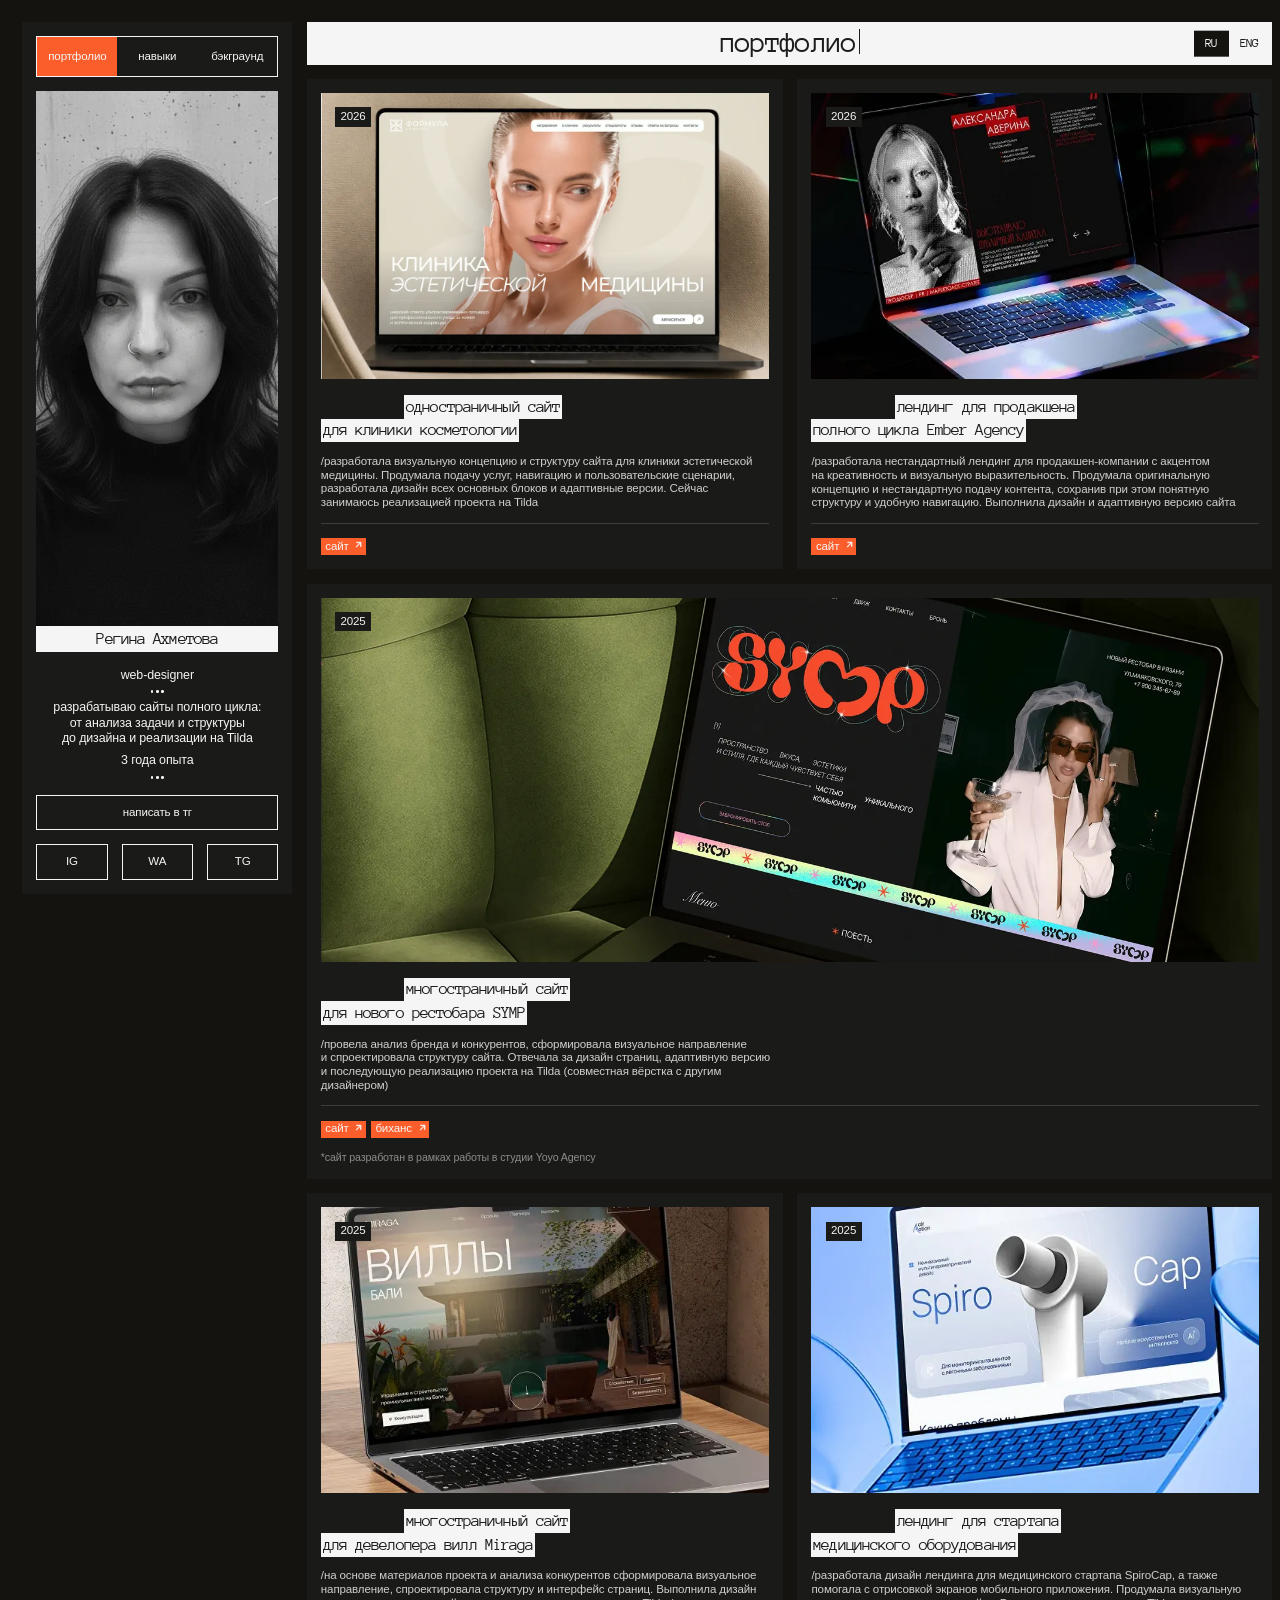
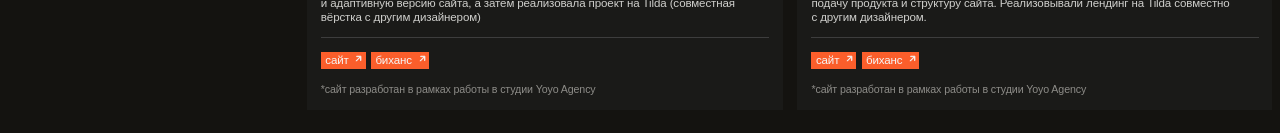
==== commit 1b2f3829: "CV: link Formula and Ember to live sites Co-Authored-By: Claude Opus 5.5 <noreply@anthropic.com> Cla" ====
--- a/cv/index.html
+++ b/cv/index.html
@@ -66,6 +66,13 @@
 .lang a{display:grid;place-items:center;min-width:40px;height:30px;padding:0 7px;text-decoration:none;color:var(--ink);background:transparent;transition:color .2s,background .2s}
 .lang a:hover,.lang a[aria-current]{background:var(--bg);color:var(--paper)}
 @media (max-width:480px){.lang{right:4px}.lang a{min-width:34px;height:26px;padding:0 5px;font-size:13px}}
+.lang-top{display:none}
+@media (max-width:860px){
+  .bar-row .lang{display:none}
+  .lang-top{display:flex;position:static;transform:none;justify-content:flex-end;margin:-6px -6px -8px 0}
+  .lang-top a{color:var(--fg)}
+  .lang-top a:hover,.lang-top a[aria-current]{background:var(--paper);color:var(--ink)}
+}
 
 /* ---------- main ---------- */
 main{display:flex;flex-direction:column;gap:var(--gap);min-width:0}
@@ -171,6 +178,7 @@
 <div class="wrap">
 
   <aside class="side" aria-label="Профиль">
+    <nav class="lang lang-top" aria-label="Язык"><a href="/cv/#portfolio" hreflang="ru" aria-current="page">RU</a><a href="/en/cv/#portfolio" hreflang="en">ENG</a></nav>
     <nav class="nav" role="tablist" aria-label="Разделы">
       <button type="button" role="tab" id="tab-portfolio" aria-controls="portfolio" aria-selected="true" data-view="portfolio">портфолио</button>
       <button type="button" role="tab" id="tab-skills" aria-controls="skills" aria-selected="false" data-view="skills">навыки</button>
@@ -212,7 +220,7 @@
         <h3 class="ttl"><span class="l1">одностраничный сайт</span><span>для&nbsp;клиники косметологии</span></h3>
         <p class="desc">/разработала визуальную концепцию и&nbsp;структуру сайта для&nbsp;клиники эстетической медицины. Продумала подачу услуг, навигацию и&nbsp;пользовательские сценарии, разработала дизайн всех основных блоков и&nbsp;адаптивные версии. Сейчас занимаюсь реализацией проекта на&nbsp;Tilda</p>
         <div class="links">
-          <a class="tag" href="https://www.figma.com/design/osX2CBZWx4L5DESmTu9G91/%D0%9E%D0%B4%D0%BD%D0%BE%D1%81%D1%82%D1%80%D0%B0%D0%BD%D0%B8%D1%87%D0%BD%D1%8B%D0%B9-%D1%81%D0%B0%D0%B9%D1%82-%D0%B4%D0%BB%D1%8F-%D0%BA%D0%BB%D0%B8%D0%BD%D0%B8%D0%BA%D0%B8-%D1%8D%D1%81%D1%82%D0%B5%D1%82%D0%B8%D1%87%D0%B5%D1%81%D0%BA%D0%BE%D0%B9-%D0%BC%D0%B5%D0%B4%D0%B8%D1%86%D0%B8%D0%BD%D1%8B?node-id=79-2&amp;t=ESyr6tWKbb6D9Zww-1" target="_blank" rel="noopener">figma файл<span class="arr"><svg viewBox="0 0 16 16" aria-hidden="true"><path d="M6.44924 8.77248L11.7797 3.44198L7.21074 3.44198L7.17157 2.82843L12.8284 2.82843L12.8284 8.48528L12.2149 8.44612L12.2149 3.87712L6.88438 9.20762L6.44924 8.77248Z" fill="currentColor" stroke="currentColor"/></svg></span></a>
+          <a class="tag" href="/formula/" target="_blank" rel="noopener">сайт<span class="arr"><svg viewBox="0 0 16 16" aria-hidden="true"><path d="M6.44924 8.77248L11.7797 3.44198L7.21074 3.44198L7.17157 2.82843L12.8284 2.82843L12.8284 8.48528L12.2149 8.44612L12.2149 3.87712L6.88438 9.20762L6.44924 8.77248Z" fill="currentColor" stroke="currentColor"/></svg></span></a>
         </div>
       </article>
 
@@ -221,7 +229,7 @@
         <h3 class="ttl"><span class="l1">лендинг для&nbsp;продакшена</span><span>полного цикла Ember Agency</span></h3>
         <p class="desc">/разработала нестандартный лендинг для&nbsp;продакшен-компании с&nbsp;акцентом на&nbsp;креативность и&nbsp;визуальную выразительность. Продумала оригинальную концепцию и&nbsp;нестандартную подачу контента, сохранив при&nbsp;этом понятную структуру и&nbsp;удобную навигацию. Выполнила дизайн и&nbsp;адаптивную версию сайта</p>
         <div class="links">
-          <a class="tag" href="https://www.figma.com/design/7toRCrCIhIcyyW97m7sBDt/%E2%9C%AE-EMBER-AGENCY-%7C-LANDING-PAGE-%E2%9C%AE?node-id=0-1&amp;t=M3epCyhVQ19gGrP2-1" target="_blank" rel="noopener">figma файл<span class="arr"><svg viewBox="0 0 16 16" aria-hidden="true"><path d="M6.44924 8.77248L11.7797 3.44198L7.21074 3.44198L7.17157 2.82843L12.8284 2.82843L12.8284 8.48528L12.2149 8.44612L12.2149 3.87712L6.88438 9.20762L6.44924 8.77248Z" fill="currentColor" stroke="currentColor"/></svg></span></a>
+          <a class="tag" href="/ember/" target="_blank" rel="noopener">сайт<span class="arr"><svg viewBox="0 0 16 16" aria-hidden="true"><path d="M6.44924 8.77248L11.7797 3.44198L7.21074 3.44198L7.17157 2.82843L12.8284 2.82843L12.8284 8.48528L12.2149 8.44612L12.2149 3.87712L6.88438 9.20762L6.44924 8.77248Z" fill="currentColor" stroke="currentColor"/></svg></span></a>
         </div>
       </article>
     </div>
@@ -416,7 +424,9 @@
     views.forEach(function(v){document.getElementById(v).hidden=(v!==name);});
     var cur=document.getElementById(name);animate(cur);type(cur.querySelector(".bar"));
     tabs.forEach(function(b){b.setAttribute("aria-selected",b.dataset.view===name?"true":"false");});
-    if(scroll){var m=document.querySelector("main");var top=m.getBoundingClientRect().top+window.scrollY-16;if(window.scrollY>top)window.scrollTo(0,Math.max(0,top));}
+    document.querySelectorAll(".lang-top a").forEach(function(a){a.href=a.getAttribute("href").split("#")[0]+"#"+name;});
+    if(scroll){var m=document.querySelector("main");var top=Math.max(0,m.getBoundingClientRect().top+window.scrollY-16);
+      if(window.innerWidth<=860||window.scrollY>top)window.scrollTo({top:top,behavior:reduce?"auto":"smooth"});}
   }
   tabs.forEach(function(b){b.addEventListener("click",function(){
     var n=b.dataset.view; show(n,true);
@@ -424,14 +434,15 @@
   });});
   window.addEventListener("hashchange",function(){show(location.hash.slice(1),true);});
   show(location.hash.slice(1),false);
-  // language switch: keep the reader at the same place on the other-language page
+  // language switch: keep the reader at the same place (relative to the content column) on the other-language page
+  function mainTop(){return document.querySelector("main").getBoundingClientRect().top+window.scrollY-16;}
   document.querySelectorAll('.lang a:not([aria-current])').forEach(function(a){
-    a.addEventListener("click",function(){try{sessionStorage.setItem("cv-scroll",String(window.scrollY));}catch(e){}});
+    a.addEventListener("click",function(){try{sessionStorage.setItem("cv-scroll",String(window.scrollY-mainTop()));}catch(e){}});
   });
   var saved=null;try{saved=sessionStorage.getItem("cv-scroll");sessionStorage.removeItem("cv-scroll");}catch(e){}
   function settle(){
-    if(saved!==null) window.scrollTo(0,+saved);
-    else if(location.hash && window.innerWidth>860) window.scrollTo(0,0);
+    if(saved!==null) window.scrollTo({top:Math.max(0,mainTop()+(+saved)),behavior:"instant"});
+    else if(location.hash && window.innerWidth>860) window.scrollTo({top:0,behavior:"instant"});
   }
   if("scrollRestoration" in history && saved!==null) history.scrollRestoration="manual";
   settle();window.addEventListener("load",settle);
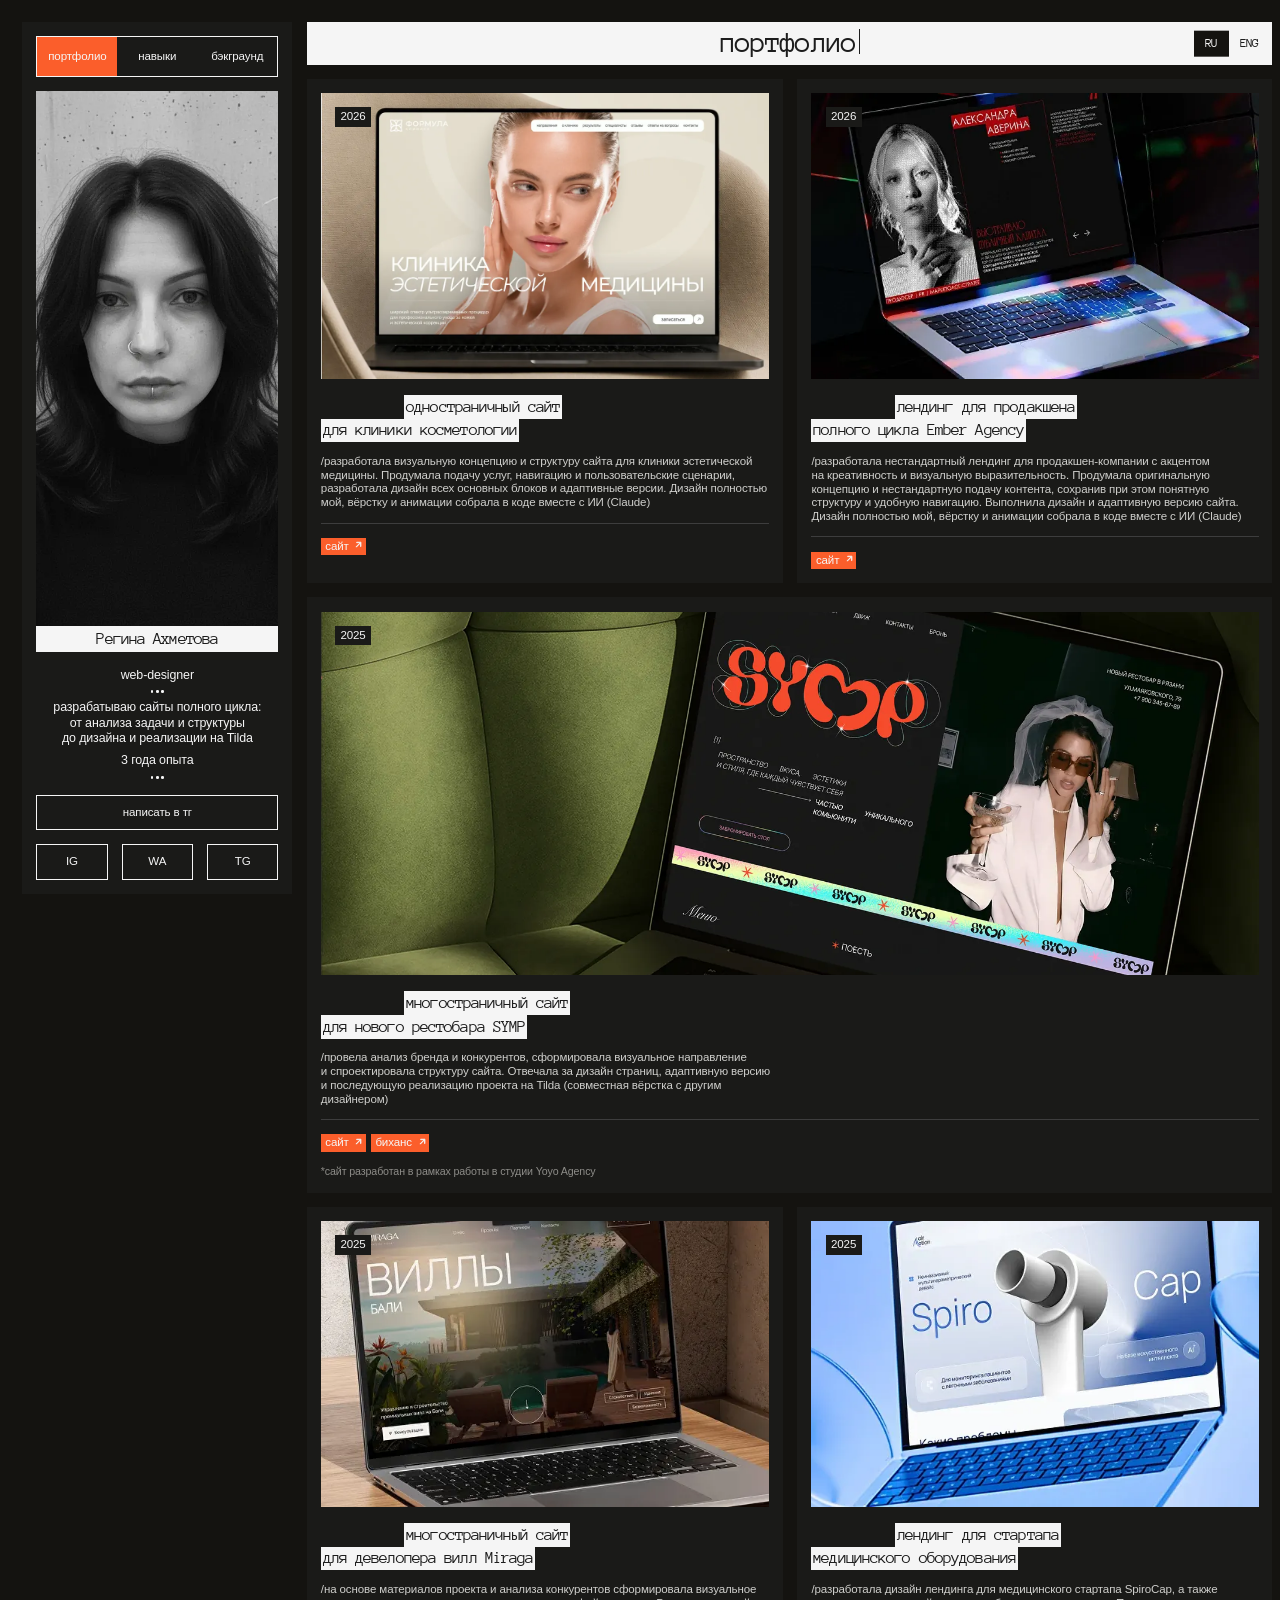
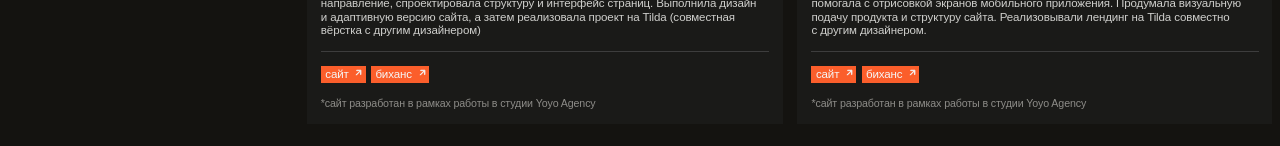
==== commit 65eb9586: "CV: credit design and AI-assisted build for Formula and Ember Co-Authored-By: Claude Opus 5.5 <norep" ====
--- a/cv/index.html
+++ b/cv/index.html
@@ -218,7 +218,7 @@
       <article class="case">
         <div class="media"><span class="year">2026</span><img src="/assets/formula.webp" alt="Сайт клиники эстетической медицины" decoding="async" loading="lazy"></div>
         <h3 class="ttl"><span class="l1">одностраничный сайт</span><span>для&nbsp;клиники косметологии</span></h3>
-        <p class="desc">/разработала визуальную концепцию и&nbsp;структуру сайта для&nbsp;клиники эстетической медицины. Продумала подачу услуг, навигацию и&nbsp;пользовательские сценарии, разработала дизайн всех основных блоков и&nbsp;адаптивные версии. Сейчас занимаюсь реализацией проекта на&nbsp;Tilda</p>
+        <p class="desc">/разработала визуальную концепцию и&nbsp;структуру сайта для&nbsp;клиники эстетической медицины. Продумала подачу услуг, навигацию и&nbsp;пользовательские сценарии, разработала дизайн всех основных блоков и&nbsp;адаптивные версии. Дизайн полностью мой, вёрстку и&nbsp;анимации собрала в&nbsp;коде вместе с&nbsp;ИИ (Claude)</p>
         <div class="links">
           <a class="tag" href="/formula/" target="_blank" rel="noopener">сайт<span class="arr"><svg viewBox="0 0 16 16" aria-hidden="true"><path d="M6.44924 8.77248L11.7797 3.44198L7.21074 3.44198L7.17157 2.82843L12.8284 2.82843L12.8284 8.48528L12.2149 8.44612L12.2149 3.87712L6.88438 9.20762L6.44924 8.77248Z" fill="currentColor" stroke="currentColor"/></svg></span></a>
         </div>
@@ -227,7 +227,7 @@
       <article class="case">
         <div class="media"><span class="year">2026</span><img src="/assets/ember.webp" alt="Лендинг Ember Agency" decoding="async" loading="lazy"></div>
         <h3 class="ttl"><span class="l1">лендинг для&nbsp;продакшена</span><span>полного цикла Ember Agency</span></h3>
-        <p class="desc">/разработала нестандартный лендинг для&nbsp;продакшен-компании с&nbsp;акцентом на&nbsp;креативность и&nbsp;визуальную выразительность. Продумала оригинальную концепцию и&nbsp;нестандартную подачу контента, сохранив при&nbsp;этом понятную структуру и&nbsp;удобную навигацию. Выполнила дизайн и&nbsp;адаптивную версию сайта</p>
+        <p class="desc">/разработала нестандартный лендинг для&nbsp;продакшен-компании с&nbsp;акцентом на&nbsp;креативность и&nbsp;визуальную выразительность. Продумала оригинальную концепцию и&nbsp;нестандартную подачу контента, сохранив при&nbsp;этом понятную структуру и&nbsp;удобную навигацию. Выполнила дизайн и&nbsp;адаптивную версию сайта. Дизайн полностью мой, вёрстку и&nbsp;анимации собрала в&nbsp;коде вместе с&nbsp;ИИ (Claude)</p>
         <div class="links">
           <a class="tag" href="/ember/" target="_blank" rel="noopener">сайт<span class="arr"><svg viewBox="0 0 16 16" aria-hidden="true"><path d="M6.44924 8.77248L11.7797 3.44198L7.21074 3.44198L7.17157 2.82843L12.8284 2.82843L12.8284 8.48528L12.2149 8.44612L12.2149 3.87712L6.88438 9.20762L6.44924 8.77248Z" fill="currentColor" stroke="currentColor"/></svg></span></a>
         </div>
